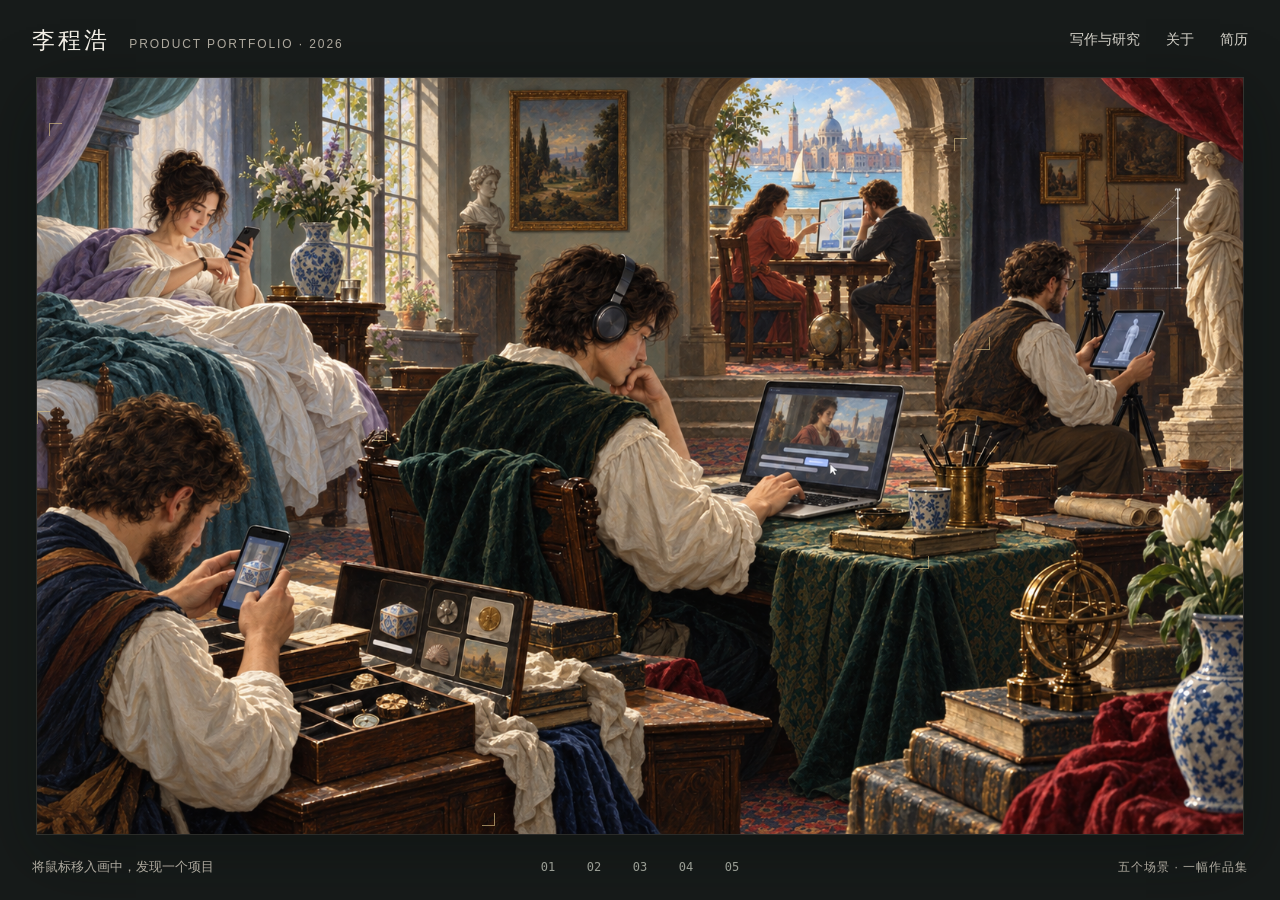
==== index.html @ d8901d53 "Move research process link into first article card" ====
<!doctype html>
<html lang="zh-CN">
  <head>
    <meta charset="utf-8" />
    <meta name="viewport" content="width=device-width, initial-scale=1" />
    <meta name="theme-color" content="#100f0d" />
    <meta
      name="description"
      content="李程浩的产品作品集：三分熟字幕、个人健康 Agent、AOMA、物影集与旅行产品研究。"
    />
    <title>李程浩｜产品作品集</title>
    <link
      rel="icon"
      type="image/svg+xml"
      href="data:image/svg+xml,%3Csvg xmlns='http://www.w3.org/2000/svg' viewBox='0 0 64 64'%3E%3Crect width='64' height='64' rx='12' fill='%23100f0d'/%3E%3Cpath d='M16 25V16h9M39 16h9v9M48 39v9h-9M25 48h-9v-9' fill='none' stroke='%23d5bd83' stroke-width='4' stroke-linecap='round'/%3E%3C/svg%3E"
    />
    <link rel="stylesheet" href="gallery.css" />
  </head>
  <body>
    <header class="site-header">
      <div class="brand">
        <strong>李程浩</strong>
        <span>PRODUCT PORTFOLIO · 2026</span>
      </div>
      <nav class="nav" aria-label="主要导航">
        <a href="writing.html">写作与研究</a>
        <button id="aboutButton" type="button">关于</button>
        <a href="assets/li-chenghao-resume.pdf" target="_blank" rel="noreferrer">简历</a>
      </nav>
    </header>

    <main class="desktop-stage" id="desktopStage">
      <section class="painting" id="painting" aria-label="画中的产品世界">
        <img
          src="assets/portfolio-hero.png"
          alt="一幅古典群像画，五组人物分别在使用字幕工具、健康助手、旅行规划、无线相机测量和实体收藏应用。"
        />

        <button class="hotspot" data-project="health" data-note="right" aria-label="查看个人健康 Agent 项目" style="left: 1%; top: 6%; width: 28%; height: 42%" type="button">
          <span class="hotspot-label"><b>01</b></span>
        </button>
        <button class="hotspot" data-project="sanfen" data-note="below" aria-label="查看三分熟字幕项目" style="left: 30%; top: 20%; width: 44%; height: 45%" type="button">
          <span class="hotspot-label"><b>02</b></span>
        </button>
        <button class="hotspot" data-project="travel" data-note="left" aria-label="查看旅行与机票项目" style="left: 58%; top: 5%; width: 21%; height: 31%" type="button">
          <span class="hotspot-label"><b>03</b></span>
        </button>
        <button class="hotspot" data-project="aoma" data-note="left" aria-label="查看 AOMA 测量工具项目" style="left: 76%; top: 8%; width: 23%; height: 44%" type="button">
          <span class="hotspot-label"><b>04</b></span>
        </button>
        <button class="hotspot" data-project="collection" data-note="right" aria-label="查看物影集项目" style="left: 0%; top: 44%; width: 38%; height: 55%" type="button">
          <span class="hotspot-label"><b>05</b></span>
        </button>
      </section>
      <footer class="gallery-footer">
        <p class="stage-note" id="stageNote">将鼠标移入画中，发现一个项目</p>
        <nav class="scene-index" id="sceneIndex" aria-label="画中项目"></nav>
        <span class="gallery-count">五个场景 · 一幅作品集</span>
      </footer>
    </main>

    <main class="mobile-gallery">
      <p class="mobile-intro">从生活里的一个问题，到可使用的产品。轻触画中场景，了解它的故事。</p>
      <button class="mobile-card" data-project="health" type="button"><span><small>01 · AGENT</small>个人健康 Agent</span></button>
      <button class="mobile-card" data-project="sanfen" type="button"><span><small>02 · CONSUMER PRODUCT</small>三分熟字幕</span></button>
      <button class="mobile-card" data-project="travel" type="button"><span><small>03 · RESEARCH & SERVICE</small>旅行与机票</span></button>
      <button class="mobile-card" data-project="aoma" type="button"><span><small>04 · B2B DELIVERY</small>AOMA 测量工具</span></button>
      <button class="mobile-card" data-project="collection" type="button"><span><small>05 · IOS PRODUCT</small>物影集</span></button>
    </main>

    <aside class="project-panel" id="projectPanel" role="dialog" aria-modal="true" aria-labelledby="panelTitle" aria-hidden="true" inert>
      <div class="project-visual" id="projectVisual" data-folio="01">
        <p class="visual-folio"><span>画中局部</span><b id="visualIndex"></b></p>
        <div class="crop-mount" id="cropMount"><div class="project-crop" id="projectCrop" role="img"></div></div>
        <p class="visual-caption"><span id="visualType"></span><span id="visualSummary"></span></p>
      </div>
      <div class="project-copy">
        <button class="close-button" id="closeButton" type="button"><span aria-hidden="true">←</span> 返回全景 <kbd>Esc</kbd></button>
        <p class="panel-kicker" id="panelKicker"></p>
        <h2 id="panelTitle"></h2>
        <p class="panel-meta" id="panelMeta"></p>
        <div class="travel-entries" id="travelEntries" role="group" aria-label="旅行场景中的两段经历" hidden>
          <button type="button" data-travel="research" aria-pressed="false"><small>01 · TEAM RESEARCH</small><span>团队研究 <b aria-hidden="true">→</b></span></button>
          <button type="button" data-travel="internship" aria-pressed="false"><small>02 · INTERNSHIP</small><span>实习经历 <b aria-hidden="true">→</b></span></button>
        </div>
        <dl class="panel-facts">
          <div><dt>我的角色</dt><dd id="panelRole"></dd></div>
          <div><dt>项目状态</dt><dd id="panelStatus"></dd></div>
        </dl>
        <div class="panel-rule"></div>
        <p class="panel-description" id="panelDescription" aria-live="polite"></p>
        <div class="panel-proof">
          <small>关键结果</small>
          <strong id="panelProof"></strong>
        </div>
        <a class="project-story-link" id="projectStoryLink" href="sanfen.html" hidden>阅读完整项目故事 <span aria-hidden="true">→</span></a>
        <a class="project-story-link" id="researchArticleLink" href="ai-innovation.html" hidden>阅读研究文章 <span aria-hidden="true">↗</span></a>
        <nav class="detail-nav" aria-label="切换场景"><button id="prevScene" type="button" aria-label="上一个场景">←</button><span id="detailCount"></span><button id="nextScene" type="button" aria-label="下一个场景">→</button></nav>
      </div>
    </aside>

    <script src="vendor/gsap.min.js"></script>
    <script>
      const projects = {
        health: {
          order: "01 · AGENT",
          title: "具身操作",
          hoverTitle: "个人健康 Agent",
          hoverType: "Agent · iOS",
          hoverSummary: "把身体状态与当天安排放在一起判断。",
          meta: "个人健康管理 Agent · 独立设计与开发",
          role: "产品设计 / Agent 架构 / iOS 开发",
          status: "真机验收",
          description: "把 HealthKit 数据、用户感受和当天安排放在一起判断。首页不是指标仪表盘，而是一段能决定回复、调用工具、等待确认或保持沉默的日常对话。",
          proof: "277 个测试 · 39 个套件 · iPhone 15 Pro 真机验收"
        },
        sanfen: {
          order: "02 · CONSUMER PRODUCT",
          title: "三分熟字幕",
          hoverType: "Consumer product",
          hoverSummary: "让字幕晚一点出现，让耳朵先工作。",
          meta: "语言学习浏览器扩展 · 独立开发者 · 2024—至今",
          role: "产品 / 设计 / 开发 / 运营",
          status: "持续运营",
          description: "从“开字幕会依赖、关字幕又无法验证”的矛盾出发，把字幕默认模糊，并允许用户 Hover 即时解蔽。产品嵌入原有视频消费习惯，而不是另造一个学习场景。",
          proof: "周活跃用户 900+ · 累计安装 3,500+ · 商店评分 4.8/5"
        },
        travel: {
          order: "03 · RESEARCH & SERVICE",
          title: "旅行与机票",
          hoverType: "Research & service",
          hoverSummary: "研究 AI 如何影响旅行决策与信任。",
          meta: "团队研究（2026）· 通航产品实习（2023）",
          role: "研究协同 / 产品原型 / 业务开拓",
          status: "两个独立入口",
          description: "画中的旅行场景连接了两段不同经历：一段是围绕 AI 旅行平台展开的团队研究；另一段是在通航企业进行产品与机票业务实习。请选择上方入口，分别阅读。",
          proof: "团队研究：5 人、3 版原型 · 实习：机票新业务首周 10 单"
        },
        aoma: {
          order: "04 · B2B DELIVERY",
          title: "AOMA",
          hoverType: "B2B delivery",
          hoverSummary: "从相机接入，到一张带尺寸的结果图。",
          meta: "Android 无线相机辅助测量工具 · 2025.03—2025.05",
          role: "需求沟通 / 交互设计 / 开发 / 联调",
          status: "已完成交付",
          description: "将客户提出的冻结画面、参照卡尺标定与保存结果的方法，细化为完整操作流程，独立完成 Android 开发、真实相机联调与试用反馈后的版本修改。",
          proof: "通用 RTSP 接入 · 多目标测量 · APK、演示与完整源码交付"
        },
        collection: {
          order: "05 · IOS PRODUCT",
          title: "物影集",
          hoverType: "iOS product",
          hoverSummary: "为实体收藏建立可回看的数字档案。",
          meta: "实体收藏数字化工具 · iOS",
          role: "产品设计 / iOS 开发",
          status: "TestFlight 已分发",
          description: "把现实物件变成可归类、可回看的物影卡，并探索一套收藏如何慢慢长出来。产品已通过 TestFlight 分发给 2 人，使用体验和产品闭环仍在打磨。",
          proof: "TestFlight 分发 2 人 · Vision 主体分离 · iOS 原型"
        },
        about: {
          order: "ABOUT",
          title: "李程浩",
          hoverType: "Product manager",
          hoverSummary: "从真实摩擦出发，把模糊需求做成产品。",
          meta: "AI 产品 · 独立开发 · 用户研究",
          role: "产品经理 / 独立开发者",
          status: "开放合作",
          description: "我从真实生活里的摩擦出发，把模糊需求做成可使用、可验证、可迭代的产品。既做用户研究和产品判断，也能独立完成原型、开发、数据分析与交付。",
          proof: "2 款 C 端工具 · 1 项客户定制产品 · Agent 设计开发经验"
        }
      };

    </script>
    <script src="gallery.js"></script>
  </body>
</html>
---- gallery.css ----
:root {
  color-scheme: dark;
  --ink: #f2eee5;
  --muted: #aea99e;
  --gold: #d6bd82;
  --night: #171b1a;
  --ease: cubic-bezier(.22,.75,.18,1);
  font-family: -apple-system, BlinkMacSystemFont, "PingFang SC", "Segoe UI", sans-serif;
}
* { box-sizing: border-box; }
body { margin: 0; min-width: 320px; color: var(--ink); background: var(--night); }
button, a { font: inherit; -webkit-tap-highlight-color: transparent; }
button { cursor: pointer; }
a { color: inherit; text-decoration: none; }
button:focus-visible, a:focus-visible { outline: 2px solid var(--gold); outline-offset: 5px; }
button:disabled { cursor: default; opacity: .35; }
.site-header { position: absolute; inset: 0 0 auto; z-index: 20; display: flex; justify-content: space-between; align-items: center; padding: 20px 32px; }
.brand { display: flex; align-items: baseline; gap: 20px; }
.brand strong { font: 400 23px "Songti SC", "Iowan Old Style", serif; letter-spacing: .12em; }
.brand span { font-size: 12px; letter-spacing: .16em; color: var(--muted); }
.nav { display: flex; gap: 26px; }
.nav button, .nav a { position: relative; min-height: 40px; display: inline-flex; align-items: center; padding: 6px 0; border: 0; background: transparent; color: #d6d3ca; font-size: 14px; }
.nav button::after, .nav a::after { position: absolute; bottom: 3px; left: 0; width: 100%; height: 1px; background: var(--gold); content: ""; transform: scaleX(0); transform-origin: left; transition: transform 220ms var(--ease); }
.nav button:hover::after, .nav a:hover::after { transform: scaleX(1); }
.desktop-stage { min-height: 100svh; display: grid; place-items: center; padding: 78px 24px 66px; overflow: clip; }
.painting { position: relative; width: min(calc(100vw - 48px), calc((100svh - 144px) * 1.595166)); aspect-ratio: 1584 / 993; isolation: isolate; box-shadow: 0 20px 65px #080d0a66, 0 0 0 1px #dacbb52b; }
.painting > img { display: block; width: 100%; height: 100%; transition: filter 340ms var(--ease); }
.painting.exploring > img { filter: brightness(.76); }
.hotspot { position: absolute; z-index: 2; padding: 0; border: 0; background: transparent; color: white; cursor: zoom-in; }
.hotspot::before, .hotspot::after { position: absolute; z-index: 1; width: 12px; height: 12px; content: ""; border-color: var(--gold); opacity: .65; pointer-events: none; transition: opacity 220ms; }
.hotspot::before { top: 0; left: 0; border-top: 1px solid var(--gold); border-left: 1px solid var(--gold); }
.hotspot::after { bottom: 0; right: 0; border-bottom: 1px solid var(--gold); border-right: 1px solid var(--gold); }
.hotspot.is-hovered { z-index: 8; }
.painting.exploring .hotspot:not(.is-hovered)::before, .painting.exploring .hotspot:not(.is-hovered)::after { opacity: .16; }
.zoom-lens { position: absolute; inset: 0; pointer-events: none; opacity: 0; background-image: url("assets/portfolio-hero.png"); background-repeat: no-repeat; box-shadow: 0 25px 42px #05080680, 0 5px 12px #05080666, 0 0 0 1px #e8d8acb3; transform: translateY(0) scale(1); transition: transform 380ms var(--ease), opacity 160ms; }
.is-hovered .zoom-lens { opacity: 1; transform: translateY(-7px) scale(1.065); }
.hotspot:active .zoom-lens { transform: translateY(-3px) scale(1.025); transition-duration: 100ms; }
.hotspot-label { position: absolute; z-index: 2; top: 8px; left: 8px; padding: 6px 7px; background: #151b19b8; font: 12px ui-monospace, monospace; color: var(--gold); opacity: 0; pointer-events: none; transition: opacity 220ms; }
.is-hovered .hotspot-label { opacity: 1; }
.hotspot-label b { font-weight: 400; }
.hover-note { position: absolute; z-index: 5; width: 258px; max-width: 70vw; padding: 16px 18px; color: var(--ink); background: #151b19f5; border: 1px solid #d6bd824d; box-shadow: 0 14px 28px #090f0a55; text-align: left; pointer-events: none; opacity: 0; transform: translateY(6px); transition: opacity 180ms, transform 240ms var(--ease); }
.hover-note small, .hover-note strong, .hover-note span { display: block; }
.hover-note small { font-size: 12px; color: var(--gold); letter-spacing: .06em; }
.hover-note strong { margin-top: 8px; font: 400 23px/1.2 "Songti SC", "Iowan Old Style", serif; }
.hover-note span { margin-top: 10px; font-size: 14px; line-height: 1.7; color: #c5c4ba; }
.is-hovered .hover-note { opacity: 1; transform: translateY(0); transition-delay: 100ms; }
.gallery-footer { position: absolute; bottom: 15px; left: 32px; right: 32px; display: flex; align-items: center; gap: 24px; min-height: 35px; font-size: 12px; color: var(--muted); }
.stage-note { margin: 0; flex: 1; font-size: 13px; }
.scene-index { display: flex; gap: 8px; }
.scene-index button { min-width: 38px; min-height: 36px; padding: 4px; border: 0; border-bottom: 1px solid transparent; color: #999d94; background: transparent; font: 12px ui-monospace, monospace; transition: color 180ms, border-color 180ms; }
.scene-index button:hover, .scene-index button.active { color: var(--gold); border-color: var(--gold); }
.gallery-count { flex: 1; text-align: right; letter-spacing: .08em; }
.mobile-gallery { display: none; }
.project-panel { position: fixed; z-index: 40; inset: 0; display: grid; grid-template-columns: minmax(0,1.16fr) minmax(380px,.84fr); background: #171b1a; visibility: hidden; opacity: 0; pointer-events: none; overflow: auto; }
.project-panel.open { visibility: visible; pointer-events: auto; }
.project-visual { position: relative; display: grid; grid-template-rows: auto minmax(0,1fr) auto; gap: 22px; height: 100svh; min-width: 0; padding: 34px clamp(28px,4.5vw,80px) 34px; background: radial-gradient(ellipse at 46% 40%, #303730 0%, #171b1a 72%); }
.visual-folio, .visual-caption { display: flex; align-items: baseline; justify-content: space-between; gap: 24px; margin: 0; color: #afa99b; font-size: 12px; line-height: 1.7; }
.visual-folio { letter-spacing: .14em; }
.visual-folio b { font: 12px ui-monospace, monospace; color: var(--gold); }
.visual-caption span:first-child { flex-shrink: 0; color: var(--gold); }
.visual-caption span:last-child { text-align: right; max-width: 260px; }
.crop-mount { display: grid; place-items: center; min-width: 0; min-height: 0; }
.project-crop { position: relative; flex-shrink: 0; background: url("assets/portfolio-hero.png") no-repeat; box-shadow: 0 32px 65px #04090588, 0 0 0 1px #e8d8ac66; }
.project-copy { position: relative; display: flex; flex-direction: column; justify-content: center; min-width: 0; min-height: 100svh; padding: 94px clamp(28px,4.2vw,72px) 76px; background: #f1eee5; color: #272b28; }
.close-button { position: absolute; top: 27px; left: clamp(28px,4.2vw,72px); display: inline-flex; gap: 12px; align-items: center; min-height: 44px; padding: 8px 0; border: 0; background: transparent; color: #595d54; font-size: 14px; }
.close-button > span { transition: transform 200ms; }
.close-button:hover > span { transform: translateX(-5px); }
kbd { margin-left: 8px; border: 1px solid #74766640; border-radius: 3px; padding: 2px 4px; font: 11px ui-monospace, monospace; color: #8b8a7e; }
.panel-kicker { margin: 0 0 18px; color: #8c7140; font-size: 12px; line-height: 1.6; letter-spacing: .14em; }
.project-panel h2 { margin: 0; font: 400 clamp(36px,4.2vw,68px)/1.15 "Songti SC", "Iowan Old Style", serif; letter-spacing: -.03em; text-wrap: balance; }
.panel-meta { margin: 16px 0 0; color: #686b5f; font-size: 14px; line-height: 1.7; text-wrap: pretty; }
.travel-entries { display: grid; grid-template-columns: 1fr 1fr; gap: 10px; margin-top: 22px; }
.travel-entries[hidden] { display: none; }
.travel-entries button { border: 1px solid #28302633; background: transparent; padding: 12px 14px; color: #454c40; text-align: left; transition: background 180ms, border-color 180ms; }
.travel-entries button:hover { background: #e6e3d9; }
.travel-entries button[aria-pressed="true"] { border-color: #7e714d; background: #e2dfd2; }
.travel-entries small { display: block; color: #7e795f; font: 10px/1.5 ui-monospace,monospace; letter-spacing: .05em; }
.travel-entries span { display: flex; justify-content: space-between; margin-top: 6px; font-size: 15px; }
.travel-entries b { font-weight: 400; }
.panel-facts { display: grid; grid-template-columns: 1.1fr 1fr; gap: 22px; margin: 26px 0 0; }
.panel-facts div { border-top: 1px solid #28302626; padding-top: 13px; }
.panel-facts dt { margin-bottom: 7px; color: #676c61; font-size: 12px; }
.panel-facts dd { margin: 0; font-size: 14px; line-height: 1.6; }
.panel-rule { width: 32px; height: 1px; background: #a58e5c; margin: 26px 0; }
.panel-description { margin: 0; font-size: 16px; color: #50554d; line-height: 1.95; text-wrap: pretty; }
.panel-proof { margin-top: 27px; border-top: 1px solid #28302626; padding-top: 17px; }
.panel-proof small { display: block; margin-bottom: 9px; color: #676c61; font-size: 12px; }
.panel-proof strong { font: 400 17px/1.75 "Songti SC", "Iowan Old Style", serif; }
.project-story-link { display: inline-flex; align-self: flex-start; align-items: center; gap: 24px; margin-top: 20px; min-height: 44px; padding: 8px 0; border-bottom: 1px solid #8c714070; color: #66552f; font-size: 14px; }
.project-story-link[hidden] { display: none; }
.project-story-link span { transition: transform 200ms; }
.project-story-link:hover span { transform: translateX(5px); }
.detail-nav { display: flex; justify-content: space-between; align-items: center; position: absolute; left: clamp(28px,4.2vw,72px); right: clamp(28px,4.2vw,72px); bottom: 22px; }
.detail-nav button { width: 42px; height: 38px; background: transparent; border: 1px solid #5d615029; color: #626858; font-size: 18px; transition: background 180ms; }
.detail-nav button:hover { background: #dad8cd; }
.detail-nav span { font: 12px ui-monospace, monospace; color: #818377; }
.scene-transition { position: fixed; z-index: 50; background: url("assets/portfolio-hero.png") no-repeat; box-shadow: 0 28px 60px #04090588, 0 0 0 1px #e8d8ac80; transform-origin: 0 0; pointer-events: none; will-change: transform; }
.scene-transition, .project-crop { backface-visibility: hidden; }
.project-panel.is-about .detail-nav { visibility: hidden; }
@media (min-width: 821px) and (max-height: 740px) {
  .project-copy { justify-content: flex-start; padding-top: 86px; }
  .panel-kicker { margin-bottom: 9px; }
  .panel-facts { margin-top: 20px; }
  .panel-rule { margin: 18px 0; }
  .panel-proof { margin-top: 20px; }
  .project-panel h2 { font-size: 44px; }
}
@media (max-width: 1100px) {
  .gallery-count { display: none; }
  .brand span { font-size: 11px; }
}
@media (max-width: 820px) {
  .site-header { padding: 18px 20px; }
  .brand { display: block; }
  .brand strong { font-size: 23px; }
  .brand span { display: block; margin-top: 5px; font-size: 10px; }
  .nav { gap: 18px; }
  .desktop-stage { display: none; }
  .mobile-gallery { display: block; padding: 105px 18px 22px; }
  .mobile-intro { margin: 0 2px 30px; max-width: 28rem; font: 400 17px/1.8 "Songti SC",serif; color: #cccbbb; }
  .mobile-card { position: relative; display: flex; align-items: end; width: 100%; margin-bottom: 20px; padding: 0; background: url("assets/portfolio-hero.png") no-repeat; border: 0; color: white; text-align: left; box-shadow: 0 0 0 1px #d6bd8233; }
  .mobile-card::before { position: absolute; inset: 40% 0 0; content: ""; background: linear-gradient(transparent,#0e1715c9); pointer-events: none; }
  .mobile-card > span { position: relative; padding: 24px 22px; font: 400 30px/1.3 "Songti SC",serif; }
  .mobile-card small { display: block; margin-bottom: 10px; color: #e7d8ae; font: 11px/1.5 -apple-system,sans-serif; letter-spacing: .08em; }
  .project-panel { grid-template-columns: 1fr; grid-template-rows: auto auto; }
  .project-visual { height: auto; min-height: 45svh; padding: 80px 22px 26px; gap: 18px; }
  .crop-mount { height: 42svh; min-height: 230px; }
  .visual-folio { display: none; }
  .visual-caption { font-size: 12px; }
  .project-copy { min-height: auto; padding: 38px 26px 82px; justify-content: flex-start; }
  .close-button { position: fixed; top: 12px; left: 16px; padding: 10px 16px; background: #171b1aee; border: 1px solid #d6bd8240; color: var(--ink); z-index: 2; }
  .close-button kbd { display: none; }
  .detail-nav { left: 26px; right: 26px; bottom: 20px; }
  .project-panel h2 { font-size: 40px; }
  .project-crop { max-width: 100%; }
}
@media (prefers-reduced-motion: reduce) {
  *, *::before, *::after { transition-duration: .01ms !important; animation-duration: .01ms !important; }
  .is-hovered .zoom-lens { transform: none; }
}
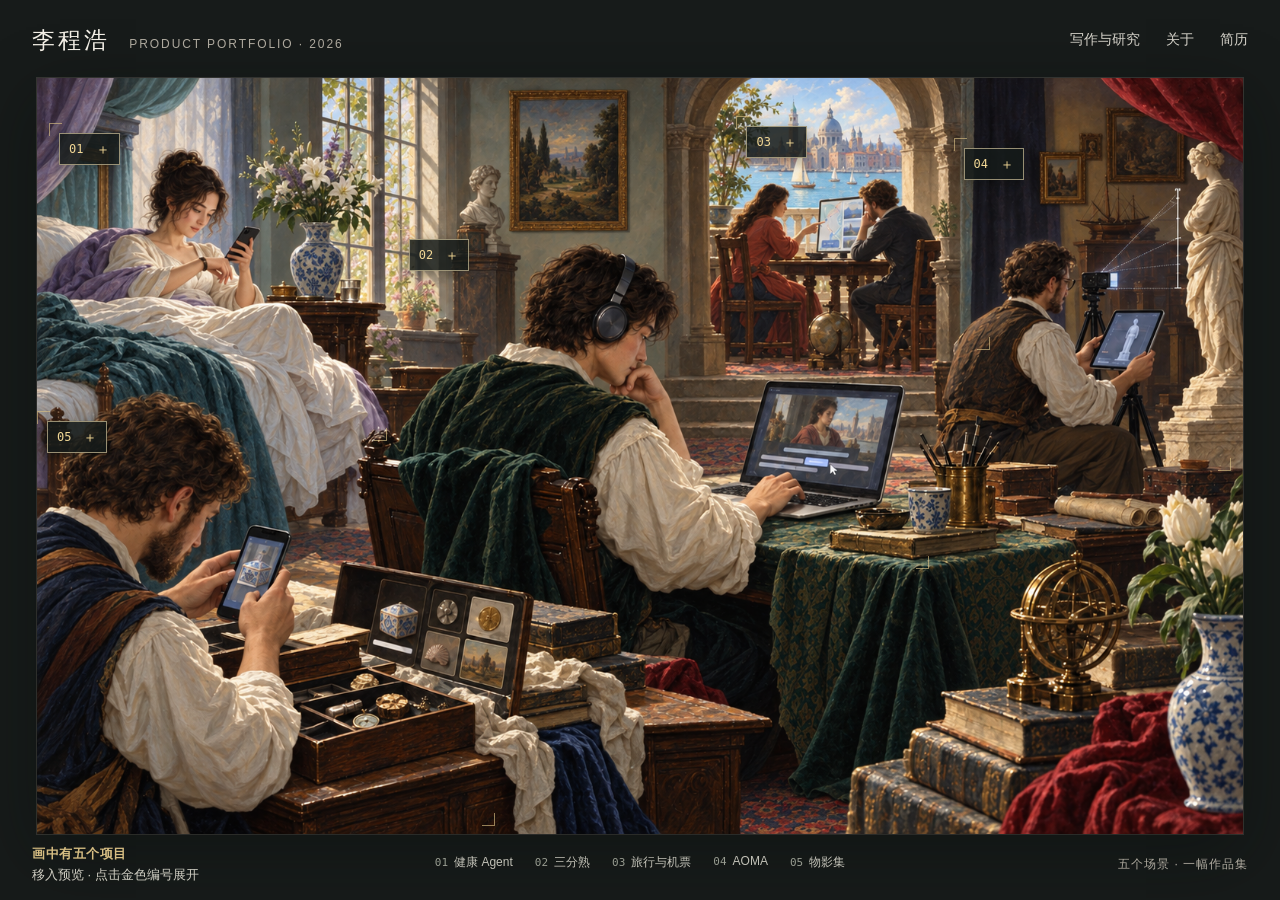
==== commit 82284ef1: "Clarify interactive portfolio scenes" ====
--- a/index.html
+++ b/index.html
@@ -14,7 +14,7 @@
       type="image/svg+xml"
       href="data:image/svg+xml,%3Csvg xmlns='http://www.w3.org/2000/svg' viewBox='0 0 64 64'%3E%3Crect width='64' height='64' rx='12' fill='%23100f0d'/%3E%3Cpath d='M16 25V16h9M39 16h9v9M48 39v9h-9M25 48h-9v-9' fill='none' stroke='%23d5bd83' stroke-width='4' stroke-linecap='round'/%3E%3C/svg%3E"
     />
-    <link rel="stylesheet" href="gallery.css" />
+    <link rel="stylesheet" href="gallery.css?v=20260914-discover" />
   </head>
   <body>
     <header class="site-header">
@@ -37,23 +37,23 @@
         />
 
         <button class="hotspot" data-project="health" data-note="right" aria-label="查看个人健康 Agent 项目" style="left: 1%; top: 6%; width: 28%; height: 42%" type="button">
-          <span class="hotspot-label"><b>01</b></span>
+          <span class="hotspot-label" aria-hidden="true"><b>01</b><span>＋</span></span>
         </button>
         <button class="hotspot" data-project="sanfen" data-note="below" aria-label="查看三分熟字幕项目" style="left: 30%; top: 20%; width: 44%; height: 45%" type="button">
-          <span class="hotspot-label"><b>02</b></span>
+          <span class="hotspot-label" aria-hidden="true"><b>02</b><span>＋</span></span>
         </button>
         <button class="hotspot" data-project="travel" data-note="left" aria-label="查看旅行与机票项目" style="left: 58%; top: 5%; width: 21%; height: 31%" type="button">
-          <span class="hotspot-label"><b>03</b></span>
+          <span class="hotspot-label" aria-hidden="true"><b>03</b><span>＋</span></span>
         </button>
         <button class="hotspot" data-project="aoma" data-note="left" aria-label="查看 AOMA 测量工具项目" style="left: 76%; top: 8%; width: 23%; height: 44%" type="button">
-          <span class="hotspot-label"><b>04</b></span>
+          <span class="hotspot-label" aria-hidden="true"><b>04</b><span>＋</span></span>
         </button>
         <button class="hotspot" data-project="collection" data-note="right" aria-label="查看物影集项目" style="left: 0%; top: 44%; width: 38%; height: 55%" type="button">
-          <span class="hotspot-label"><b>05</b></span>
+          <span class="hotspot-label" aria-hidden="true"><b>05</b><span>＋</span></span>
         </button>
       </section>
       <footer class="gallery-footer">
-        <p class="stage-note" id="stageNote">将鼠标移入画中，发现一个项目</p>
+        <div class="stage-intro"><span>画中有五个项目</span><p class="stage-note" id="stageNote">移入预览 · 点击金色编号展开</p></div>
         <nav class="scene-index" id="sceneIndex" aria-label="画中项目"></nav>
         <span class="gallery-count">五个场景 · 一幅作品集</span>
       </footer>
@@ -79,22 +79,23 @@
         <p class="panel-kicker" id="panelKicker"></p>
         <h2 id="panelTitle"></h2>
         <p class="panel-meta" id="panelMeta"></p>
-        <div class="travel-entries" id="travelEntries" role="group" aria-label="旅行场景中的两段经历" hidden>
-          <button type="button" data-travel="research" aria-pressed="false"><small>01 · TEAM RESEARCH</small><span>团队研究 <b aria-hidden="true">→</b></span></button>
-          <button type="button" data-travel="internship" aria-pressed="false"><small>02 · INTERNSHIP</small><span>实习经历 <b aria-hidden="true">→</b></span></button>
+        <div class="travel-entries" id="travelEntries" role="tablist" aria-label="选择旅行场景中的经历" hidden>
+          <button type="button" id="researchTab" role="tab" aria-selected="true" aria-controls="panelMain" data-travel="research"><small>01 · TEAM RESEARCH</small><span>团队研究 <b aria-hidden="true">→</b></span></button>
+          <button type="button" id="internshipTab" role="tab" aria-selected="false" aria-controls="panelMain" data-travel="internship" tabindex="-1"><small>02 · INTERNSHIP</small><span>实习经历 <b aria-hidden="true">→</b></span></button>
         </div>
-        <dl class="panel-facts">
-          <div><dt>我的角色</dt><dd id="panelRole"></dd></div>
-          <div><dt>项目状态</dt><dd id="panelStatus"></dd></div>
-        </dl>
-        <div class="panel-rule"></div>
-        <p class="panel-description" id="panelDescription" aria-live="polite"></p>
-        <div class="panel-proof">
-          <small>关键结果</small>
-          <strong id="panelProof"></strong>
+        <div class="panel-main" id="panelMain">
+          <dl class="panel-facts">
+            <div><dt>我的角色</dt><dd id="panelRole"></dd></div>
+            <div><dt>项目状态</dt><dd id="panelStatus"></dd></div>
+          </dl>
+          <div class="panel-rule"></div>
+          <p class="panel-description" id="panelDescription" aria-live="polite"></p>
+          <a class="project-story-link" id="projectStoryLink" href="sanfen.html" hidden>查看详情 <span aria-hidden="true">→</span></a>
+          <div class="panel-proof">
+            <small>关键结果</small>
+            <strong id="panelProof"></strong>
+          </div>
         </div>
-        <a class="project-story-link" id="projectStoryLink" href="sanfen.html" hidden>阅读完整项目故事 <span aria-hidden="true">→</span></a>
-        <a class="project-story-link" id="researchArticleLink" href="ai-innovation.html" hidden>阅读研究文章 <span aria-hidden="true">↗</span></a>
         <nav class="detail-nav" aria-label="切换场景"><button id="prevScene" type="button" aria-label="上一个场景">←</button><span id="detailCount"></span><button id="nextScene" type="button" aria-label="下一个场景">→</button></nav>
       </div>
     </aside>
@@ -129,12 +130,12 @@
           order: "03 · RESEARCH & SERVICE",
           title: "旅行与机票",
           hoverType: "Research & service",
-          hoverSummary: "研究 AI 如何影响旅行决策与信任。",
+          hoverSummary: "两段独立经历：AI 旅行研究与通航实习。",
           meta: "团队研究（2026）· 通航产品实习（2023）",
-          role: "研究协同 / 产品原型 / 业务开拓",
+          role: "研究协同 / 产品原型 / 订单履约",
           status: "两个独立入口",
           description: "画中的旅行场景连接了两段不同经历：一段是围绕 AI 旅行平台展开的团队研究；另一段是在通航企业进行产品与机票业务实习。请选择上方入口，分别阅读。",
-          proof: "团队研究：5 人、3 版原型 · 实习：机票新业务首周 10 单"
+          proof: "团队研究：5 人、3 版原型 · 实习：首周 10 笔已出票订单"
         },
         aoma: {
           order: "04 · B2B DELIVERY",
@@ -172,6 +173,6 @@
       };
 
     </script>
-    <script src="gallery.js"></script>
+    <script src="gallery.js?v=20260914-discover"></script>
   </body>
 </html>
--- a/gallery.css
+++ b/gallery.css
@@ -35,20 +35,30 @@
 .zoom-lens { position: absolute; inset: 0; pointer-events: none; opacity: 0; background-image: url("assets/portfolio-hero.png"); background-repeat: no-repeat; box-shadow: 0 25px 42px #05080680, 0 5px 12px #05080666, 0 0 0 1px #e8d8acb3; transform: translateY(0) scale(1); transition: transform 380ms var(--ease), opacity 160ms; }
 .is-hovered .zoom-lens { opacity: 1; transform: translateY(-7px) scale(1.065); }
 .hotspot:active .zoom-lens { transform: translateY(-3px) scale(1.025); transition-duration: 100ms; }
-.hotspot-label { position: absolute; z-index: 2; top: 8px; left: 8px; padding: 6px 7px; background: #151b19b8; font: 12px ui-monospace, monospace; color: var(--gold); opacity: 0; pointer-events: none; transition: opacity 220ms; }
-.is-hovered .hotspot-label { opacity: 1; }
-.hotspot-label b { font-weight: 400; }
+.hotspot-label { position: absolute; z-index: 2; top: 10px; left: 10px; display: inline-flex; align-items: center; gap: 12px; min-height: 32px; padding: 5px 9px; border: 1px solid #e8d8ac9c; background: #151b19d9; box-shadow: 0 4px 14px #080d0a66; font: 12px ui-monospace, monospace; color: #f1d795; pointer-events: none; transition: color 220ms, background 220ms, border-color 220ms, transform 220ms var(--ease); animation: marker-enter 600ms var(--ease) backwards; }
+.hotspot:nth-of-type(2) .hotspot-label { animation-delay: 120ms; }
+.hotspot:nth-of-type(3) .hotspot-label { animation-delay: 240ms; }
+.hotspot:nth-of-type(4) .hotspot-label { animation-delay: 360ms; }
+.hotspot:nth-of-type(5) .hotspot-label { animation-delay: 480ms; }
+.is-hovered .hotspot-label, .hotspot:focus-visible .hotspot-label { color: #181d1a; background: #ead39f; border-color: #ead39f; transform: translateY(-2px); }
+.hotspot-label b { font-weight: 500; }
+.hotspot-label span { font-size: 14px; line-height: 1; }
+@keyframes marker-enter { from { opacity: 0; transform: translateY(7px); } to { opacity: 1; transform: translateY(0); } }
 .hover-note { position: absolute; z-index: 5; width: 258px; max-width: 70vw; padding: 16px 18px; color: var(--ink); background: #151b19f5; border: 1px solid #d6bd824d; box-shadow: 0 14px 28px #090f0a55; text-align: left; pointer-events: none; opacity: 0; transform: translateY(6px); transition: opacity 180ms, transform 240ms var(--ease); }
 .hover-note small, .hover-note strong, .hover-note span { display: block; }
 .hover-note small { font-size: 12px; color: var(--gold); letter-spacing: .06em; }
 .hover-note strong { margin-top: 8px; font: 400 23px/1.2 "Songti SC", "Iowan Old Style", serif; }
 .hover-note span { margin-top: 10px; font-size: 14px; line-height: 1.7; color: #c5c4ba; }
 .is-hovered .hover-note { opacity: 1; transform: translateY(0); transition-delay: 100ms; }
-.gallery-footer { position: absolute; bottom: 15px; left: 32px; right: 32px; display: flex; align-items: center; gap: 24px; min-height: 35px; font-size: 12px; color: var(--muted); }
-.stage-note { margin: 0; flex: 1; font-size: 13px; }
-.scene-index { display: flex; gap: 8px; }
-.scene-index button { min-width: 38px; min-height: 36px; padding: 4px; border: 0; border-bottom: 1px solid transparent; color: #999d94; background: transparent; font: 12px ui-monospace, monospace; transition: color 180ms, border-color 180ms; }
-.scene-index button:hover, .scene-index button.active { color: var(--gold); border-color: var(--gold); }
+.gallery-footer { position: absolute; bottom: 12px; left: 32px; right: 32px; display: flex; align-items: center; gap: 24px; min-height: 48px; font-size: 12px; color: var(--muted); }
+.stage-intro { flex: 1; min-width: 240px; }
+.stage-intro > span { display: block; color: var(--gold); font-size: 13px; font-weight: 600; letter-spacing: .04em; }
+.stage-note { margin: 3px 0 0; color: #d0cec3; font-size: 13px; }
+.scene-index { display: flex; align-items: center; gap: 4px; }
+.scene-index button { display: inline-flex; align-items: baseline; gap: 6px; min-height: 36px; padding: 8px 9px 6px; border: 0; border-bottom: 1px solid transparent; color: #c2c1b7; background: transparent; font-size: 12px; white-space: nowrap; transition: color 180ms, border-color 180ms, background 180ms; }
+.scene-index button span { color: #979b90; font: 11px ui-monospace, monospace; transition: color 180ms; }
+.scene-index button:hover, .scene-index button.active, .scene-index button:focus-visible { color: var(--gold); border-color: var(--gold); background: #d6bd8210; }
+.scene-index button:hover span, .scene-index button.active span, .scene-index button:focus-visible span { color: var(--gold); }
 .gallery-count { flex: 1; text-align: right; letter-spacing: .08em; }
 .mobile-gallery { display: none; }
 .project-panel { position: fixed; z-index: 40; inset: 0; display: grid; grid-template-columns: minmax(0,1.16fr) minmax(380px,.84fr); background: #171b1a; visibility: hidden; opacity: 0; pointer-events: none; overflow: auto; }
@@ -69,13 +79,15 @@
 .panel-kicker { margin: 0 0 18px; color: #8c7140; font-size: 12px; line-height: 1.6; letter-spacing: .14em; }
 .project-panel h2 { margin: 0; font: 400 clamp(36px,4.2vw,68px)/1.15 "Songti SC", "Iowan Old Style", serif; letter-spacing: -.03em; text-wrap: balance; }
 .panel-meta { margin: 16px 0 0; color: #686b5f; font-size: 14px; line-height: 1.7; text-wrap: pretty; }
+.panel-main { display: flex; flex-direction: column; min-width: 0; }
 .travel-entries { display: grid; grid-template-columns: 1fr 1fr; gap: 10px; margin-top: 22px; }
 .travel-entries[hidden] { display: none; }
-.travel-entries button { border: 1px solid #28302633; background: transparent; padding: 12px 14px; color: #454c40; text-align: left; transition: background 180ms, border-color 180ms; }
+.travel-entries button { display: block; border: 1px solid #28302633; background: transparent; padding: 13px 15px; color: #454c40; text-align: left; transition: background 180ms, border-color 180ms; }
 .travel-entries button:hover { background: #e6e3d9; }
-.travel-entries button[aria-pressed="true"] { border-color: #7e714d; background: #e2dfd2; }
+.travel-entries button[aria-selected="true"] { border-color: #9a7849; background: #e5ddcc; box-shadow: inset 0 -2px #9a7849; }
+.travel-entries button:focus-visible { outline: 2px solid #6e5b36; outline-offset: 3px; }
 .travel-entries small { display: block; color: #7e795f; font: 10px/1.5 ui-monospace,monospace; letter-spacing: .05em; }
-.travel-entries span { display: flex; justify-content: space-between; margin-top: 6px; font-size: 15px; }
+.travel-entries span { display: flex; justify-content: space-between; gap: 8px; margin-top: 6px; font-size: 15px; }
 .travel-entries b { font-weight: 400; }
 .panel-facts { display: grid; grid-template-columns: 1.1fr 1fr; gap: 22px; margin: 26px 0 0; }
 .panel-facts div { border-top: 1px solid #28302626; padding-top: 13px; }
@@ -83,13 +95,18 @@
 .panel-facts dd { margin: 0; font-size: 14px; line-height: 1.6; }
 .panel-rule { width: 32px; height: 1px; background: #a58e5c; margin: 26px 0; }
 .panel-description { margin: 0; font-size: 16px; color: #50554d; line-height: 1.95; text-wrap: pretty; }
-.panel-proof { margin-top: 27px; border-top: 1px solid #28302626; padding-top: 17px; }
+.panel-proof { order: 1; margin-top: 27px; border-top: 1px solid #28302626; padding-top: 17px; }
 .panel-proof small { display: block; margin-bottom: 9px; color: #676c61; font-size: 12px; }
 .panel-proof strong { font: 400 17px/1.75 "Songti SC", "Iowan Old Style", serif; }
-.project-story-link { display: inline-flex; align-self: flex-start; align-items: center; gap: 24px; margin-top: 20px; min-height: 44px; padding: 8px 0; border-bottom: 1px solid #8c714070; color: #66552f; font-size: 14px; }
+.project-story-link { order: 2; display: inline-flex; align-self: flex-start; align-items: center; gap: 24px; margin-top: 20px; min-height: 44px; padding: 8px 0; border-bottom: 1px solid #8c714070; color: #66552f; font-size: 14px; }
 .project-story-link[hidden] { display: none; }
 .project-story-link span { transition: transform 200ms; }
 .project-story-link:hover span { transform: translateX(5px); }
+.project-panel.is-travel .panel-proof { order: 2; margin-top: 22px; }
+.project-panel.is-travel .project-story-link { order: 1; align-self: stretch; justify-content: space-between; margin-top: 22px; padding: 13px 18px; min-height: 50px; border: 1px solid #2b3b35; background: #2b3b35; color: #f4f0e7; font-size: 15px; }
+.project-panel.is-travel .project-story-link:hover { background: #405248; }
+.project-panel.is-travel .panel-rule { margin: 20px 0; }
+.project-panel.is-travel .panel-description { font-size: 15px; line-height: 1.8; }
 .detail-nav { display: flex; justify-content: space-between; align-items: center; position: absolute; left: clamp(28px,4.2vw,72px); right: clamp(28px,4.2vw,72px); bottom: 22px; }
 .detail-nav button { width: 42px; height: 38px; background: transparent; border: 1px solid #5d615029; color: #626858; font-size: 18px; transition: background 180ms; }
 .detail-nav button:hover { background: #dad8cd; }
@@ -108,6 +125,8 @@
 @media (max-width: 1100px) {
   .gallery-count { display: none; }
   .brand span { font-size: 11px; }
+  .gallery-footer { gap: 12px; left: 24px; right: 24px; }
+  .scene-index button { padding-inline: 5px; }
 }
 @media (max-width: 820px) {
   .site-header { padding: 18px 20px; }
@@ -133,6 +152,9 @@
   .detail-nav { left: 26px; right: 26px; bottom: 20px; }
   .project-panel h2 { font-size: 40px; }
   .project-crop { max-width: 100%; }
+  .travel-entries { grid-template-columns: repeat(2,minmax(0,1fr)); }
+  .travel-entries button { padding: 12px; }
+  .travel-entries span { font-size: 14px; }
 }
 @media (prefers-reduced-motion: reduce) {
   *, *::before, *::after { transition-duration: .01ms !important; animation-duration: .01ms !important; }
